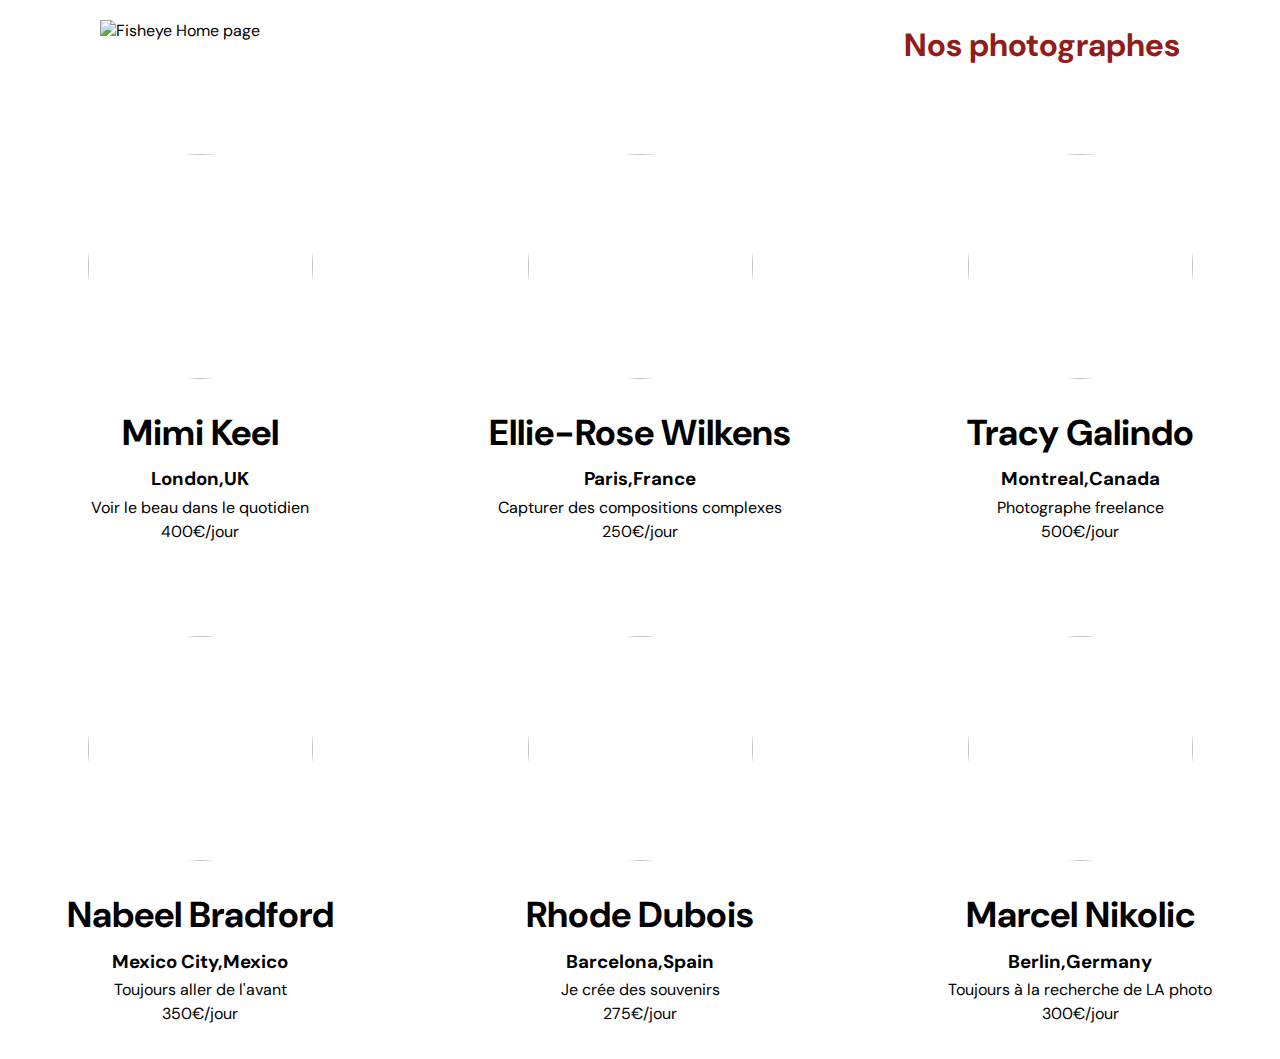
==== index.html @ 8b39f4e2 "lightbox & code review" ====
<!DOCTYPE html>
<html>
  <head>
    <link href="css/style.css" rel="stylesheet" type="text/css" />
    <meta charset="utf-8">
    <link rel="icon" type="image/png" href="assets/favicon.png">
    <link href="https://fonts.googleapis.com/css?family=DM+Sans&display=swap" rel="stylesheet">
    <title>Fisheye</title>
  </head>
  <body>
    <header>
        <img src="assets/images/logo.png" class="logo" alt="Fisheye Home page" />
        <h1>Nos photographes</h1>
    </header>
    <main id="main">
        <div class="photographer_section"></div>
    </main>
    <script type='module' src="scripts/factories/photographer.js"></script>
    <script type='module' src="scripts/pages/index.js"></script>
  </body>
</html>
---- css/style.css ----
@import url("photographer.css");

body {
    font-family: "DM Sans", sans-serif;
    margin: 0;
}

header {
    display: flex;
    flex-direction: row;
    justify-content: space-between;
    align-items: center;
    height: 90px;
}

h1 {
    color: #901C1C;
    margin-right: 100px;
}

.logo {
    height: 50px;
    margin-left: 100px;
}

/* Photographer Proper Page */
.photographer_info .container{
    display: grid;
    grid-template-columns: 1fr 1fr 1fr;
    gap: 104px;
    margin-top: 15px;
}

.divDetails {
  /*display: flex;*/
}

.photographer_section{
  display: grid;
  grid-template-columns: 1fr 1fr 1fr;
  gap: 40px;
  margin-top: 45px;
}

.photographer_section article {
    justify-self: center;
    display: flex;
    justify-content: center;
    align-items: center;
    flex-direction: column;
}

.photographer_section article h2 {
    height: 2%;
    color: #D3573C;
    font-size: 36px;
}

.photographer_section article p {
   margin-top: -13px;
}

.photographer_section article img {
    border-radius: 50%;
    height: 225px;
    width: 225px;
    object-fit: cover;
}

.photograph-header div img {
    height : 170px;
    width: 170px;
    border-radius: 50%;
    margin-top: 16px;
    object-fit: cover;
}

.photographer_info div img, .photographer_info div video  {
    height: 290px;
    width: 290px;
}

.photographer_info {
    display: grid;
    grid-template-columns: 1fr 1fr 1fr;
    gap: 1em 100px;
    margin: 75px 100px;
}

button{
  border: none;
  color: #ac1717;
  background-color: none;
}

.fas{
  background: none;
}

/*lightbox*/
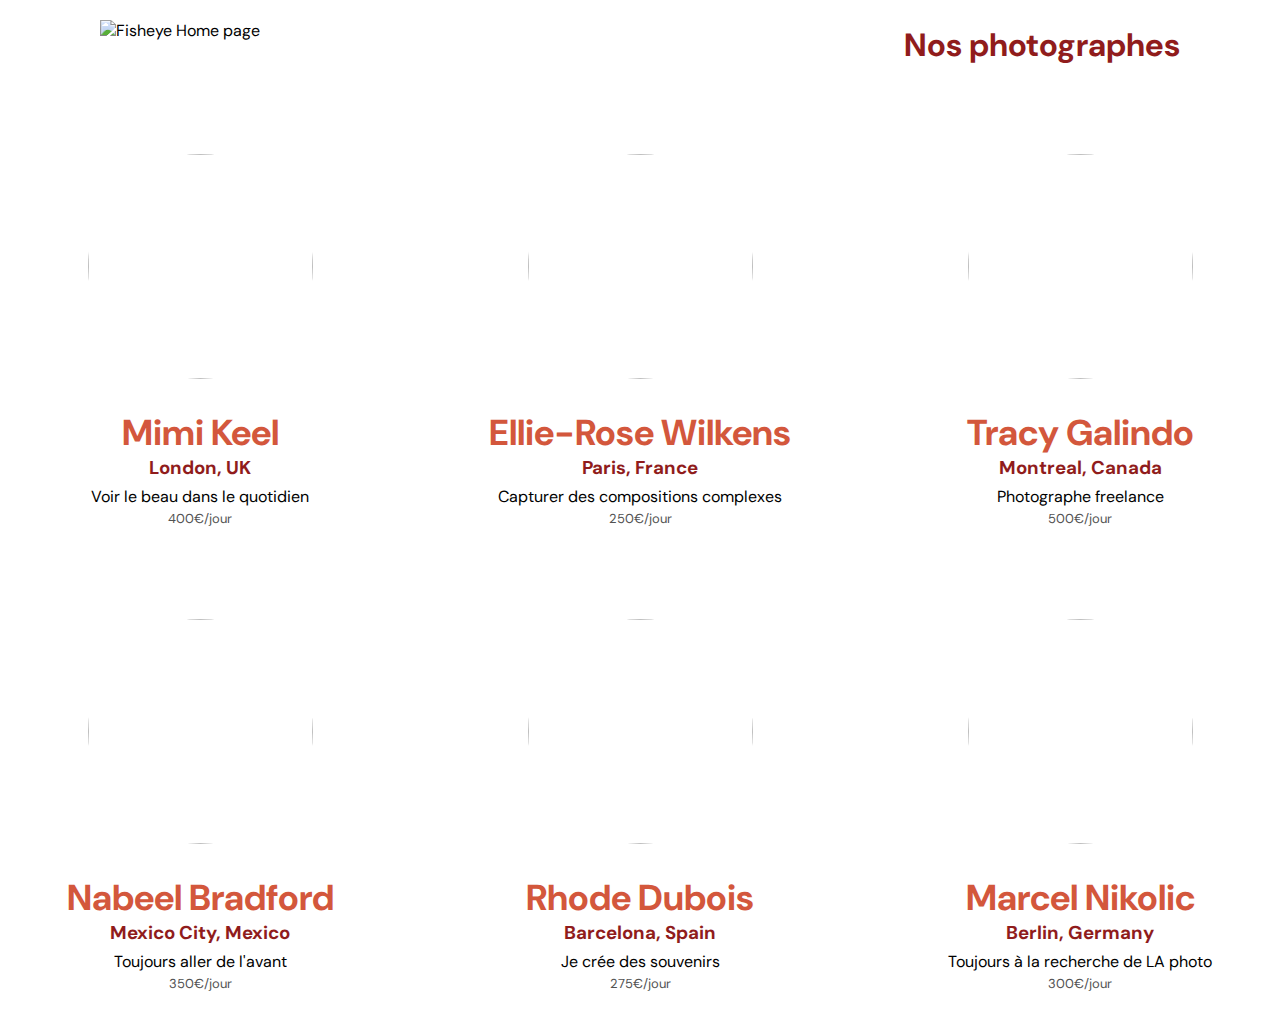
==== commit a32d9238: "Accessibility" ====
--- a/index.html
+++ b/index.html
@@ -4,7 +4,7 @@
     <link href="css/style.css" rel="stylesheet" type="text/css" />
     <meta charset="utf-8">
     <link rel="icon" type="image/png" href="assets/favicon.png">
-    <link href="https://fonts.googleapis.com/css?family=DM+Sans&display=swap" rel="stylesheet">
+    <link href="https://fonts.googleapis.com/css?family=DM+Sans&display=swap" rel="stylesheet" alt="FishEye Home Page">
     <title>Fisheye</title>
   </head>
   <body>
@@ -13,7 +13,7 @@
         <h1>Nos photographes</h1>
     </header>
     <main id="main">
-        <div class="photographer_section"></div>
+        <div class="photographer_section" aria-label="Photographers"></div>
     </main>
     <script type='module' src="scripts/factories/photographer.js"></script>
     <script type='module' src="scripts/pages/index.js"></script>
--- a/css/style.css
+++ b/css/style.css
@@ -25,14 +25,15 @@
 
 /* Photographer Proper Page */
 .photographer_info .container{
-    display: grid;
+    display:grid;
     grid-template-columns: 1fr 1fr 1fr;
-    gap: 104px;
+    gap: 13px;
     margin-top: 15px;
+    column-gap: 7em;
 }
 
 .divDetails {
-  /*display: flex;*/
+  display: flex;
 }
 
 .photographer_section{
@@ -54,6 +55,16 @@
     height: 2%;
     color: #D3573C;
     font-size: 36px;
+}
+
+.photographer_section article h3 {
+    color: #901c1c;
+    margin-top: 8px;
+}
+
+.myPrice{
+    color: #525252;
+    font-size: small;
 }
 
 .photographer_section article p {
@@ -78,12 +89,12 @@
 .photographer_info div img, .photographer_info div video  {
     height: 290px;
     width: 290px;
+    border-radius: 10px;
+    object-fit: cover;
 }
 
 .photographer_info {
-    display: grid;
-    grid-template-columns: 1fr 1fr 1fr;
-    gap: 1em 100px;
+    
     margin: 75px 100px;
 }
 
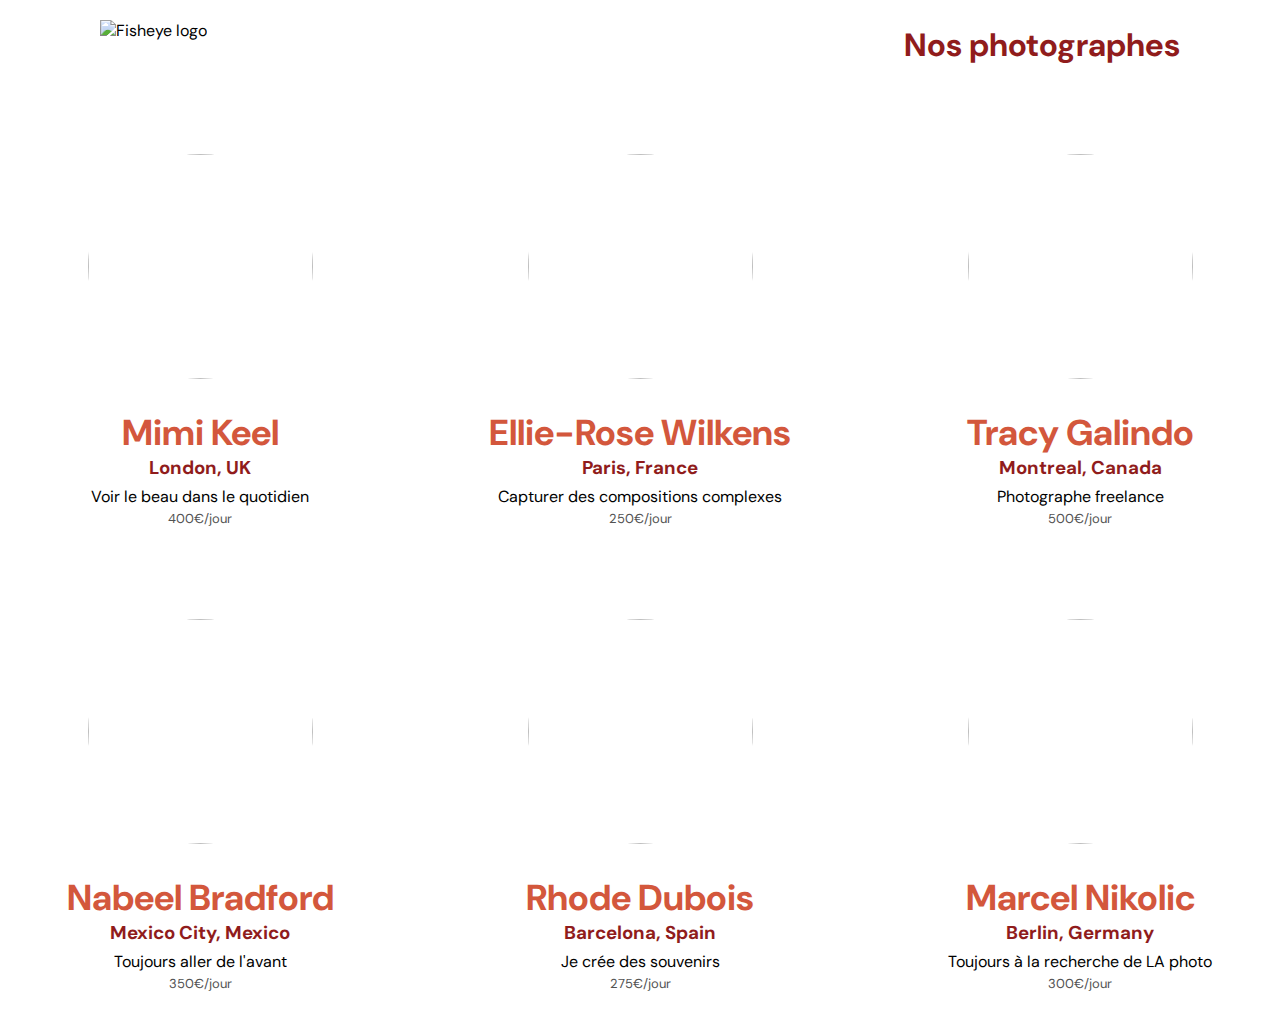
==== commit 0398d0f3: "Lightbox review" ====
--- a/index.html
+++ b/index.html
@@ -9,7 +9,7 @@
   </head>
   <body>
     <header>
-        <img src="assets/images/logo.png" class="logo" alt="Fisheye Home page" />
+        <img src="assets/images/logo.png" class="logo" alt="Fisheye logo" />
         <h1>Nos photographes</h1>
     </header>
     <main id="main">
@@ -18,4 +18,4 @@
     <script type='module' src="scripts/factories/photographer.js"></script>
     <script type='module' src="scripts/pages/index.js"></script>
   </body>
-</html>
+</html>--- a/css/style.css
+++ b/css/style.css
@@ -34,6 +34,8 @@
 
 .divDetails {
   display: flex;
+  color: #901C1C;
+  justify-content: space-between;
 }
 
 .photographer_section{
@@ -49,6 +51,10 @@
     justify-content: center;
     align-items: center;
     flex-direction: column;
+}
+
+.photographer_section article:focus {
+    background-color: #818f83; 
 }
 
 .photographer_section article h2 {
@@ -108,4 +114,4 @@
   background: none;
 }
 
-/*lightbox*/
+/*lightbox*/